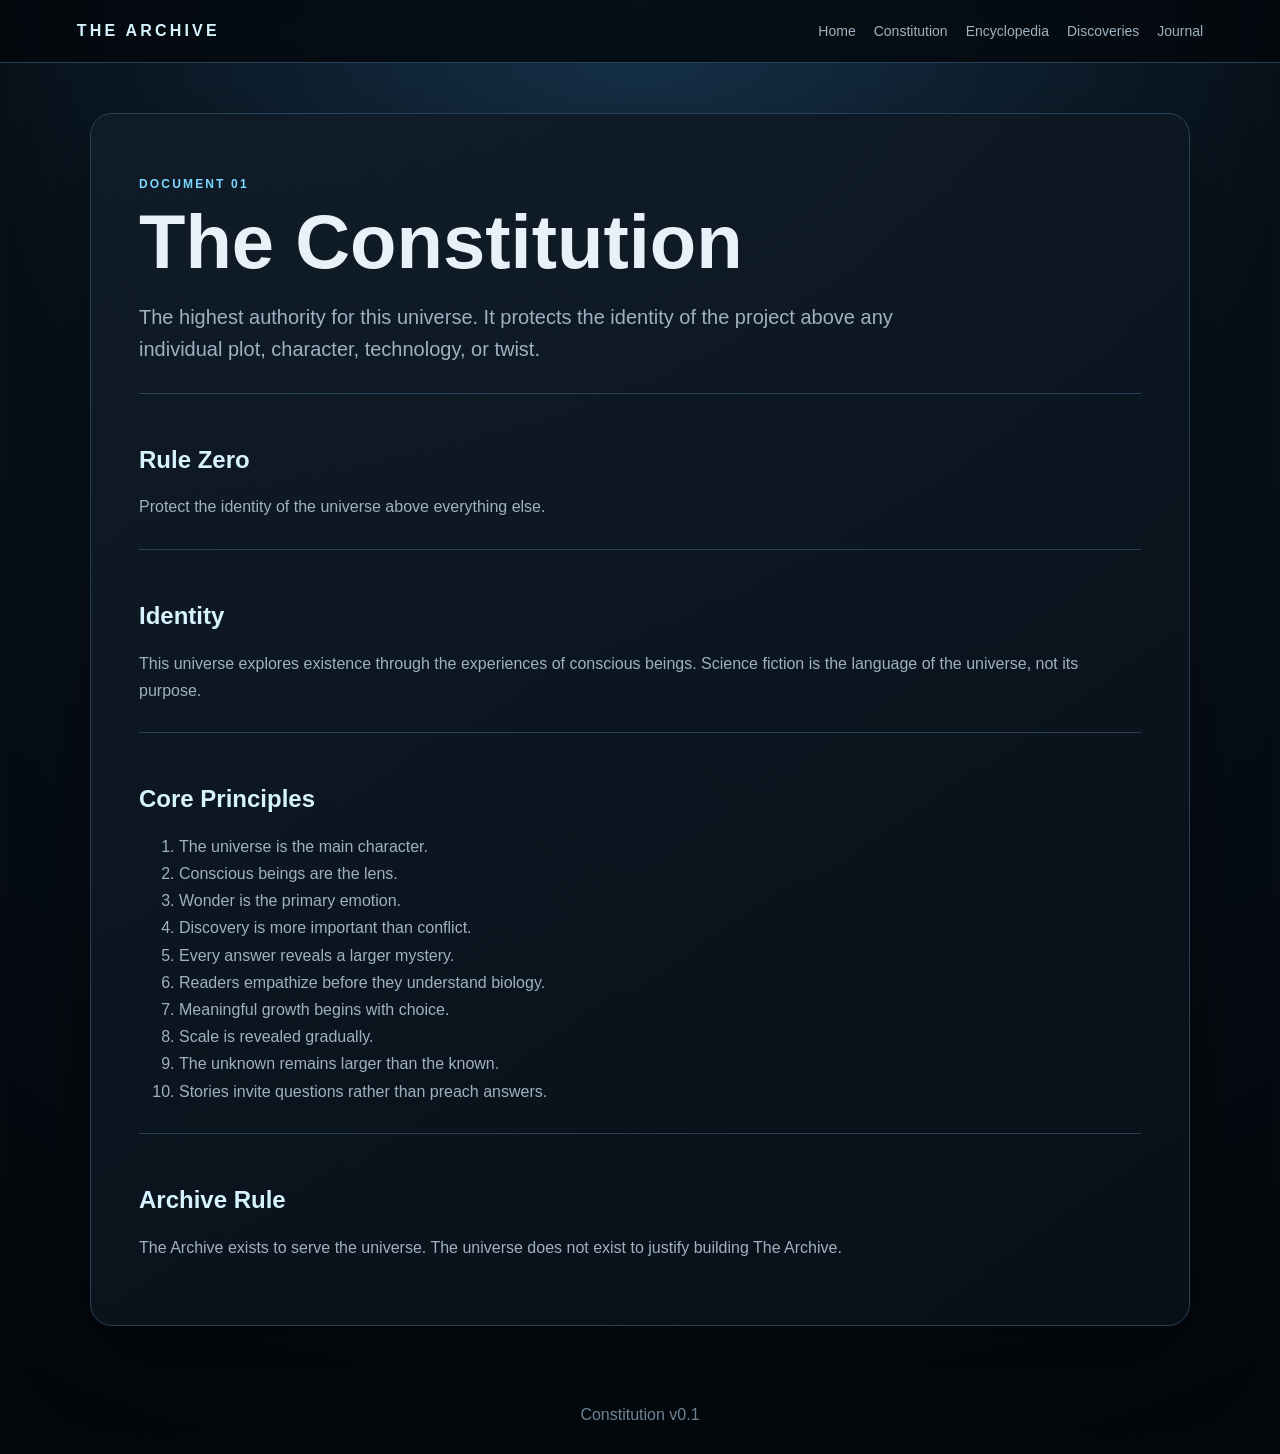
==== constitution.html @ b6f56db9 "Move website to repository root" ====
<!DOCTYPE html>
<html lang="en">
<head><meta charset="UTF-8"><meta name="viewport" content="width=device-width, initial-scale=1.0"><title>Constitution · The Archive</title><link rel="stylesheet" href="style.css"></head>
<body>
<header class="site-header"><div class="brand">THE ARCHIVE</div><nav><a href="index.html">Home</a><a href="constitution.html">Constitution</a><a href="encyclopedia.html">Encyclopedia</a><a href="discoveries.html">Discoveries</a><a href="journal.html">Journal</a></nav></header>
<main class="page"><p class="eyebrow">Document 01</p><h1>The Constitution</h1><p class="lead">The highest authority for this universe. It protects the identity of the project above any individual plot, character, technology, or twist.</p>
<section><h2>Rule Zero</h2><p>Protect the identity of the universe above everything else.</p></section>
<section><h2>Identity</h2><p>This universe explores existence through the experiences of conscious beings. Science fiction is the language of the universe, not its purpose.</p></section>
<section><h2>Core Principles</h2><ol><li>The universe is the main character.</li><li>Conscious beings are the lens.</li><li>Wonder is the primary emotion.</li><li>Discovery is more important than conflict.</li><li>Every answer reveals a larger mystery.</li><li>Readers empathize before they understand biology.</li><li>Meaningful growth begins with choice.</li><li>Scale is revealed gradually.</li><li>The unknown remains larger than the known.</li><li>Stories invite questions rather than preach answers.</li></ol></section>
<section><h2>Archive Rule</h2><p>The Archive exists to serve the universe. The universe does not exist to justify building The Archive.</p></section>
</main><footer>Constitution v0.1</footer></body></html>
---- style.css ----
:root{--bg:#071018;--panel:#101c28;--panel2:#132436;--text:#e8f1f7;--muted:#9fb1c1;--line:#274158;--accent:#7bd7ff;--accent2:#d6f3ff}*{box-sizing:border-box}body{margin:0;font-family:Arial,Helvetica,sans-serif;background:radial-gradient(circle at top,#16324a 0,#071018 42%,#03070b 100%);color:var(--text);min-height:100vh}.site-header{display:flex;justify-content:space-between;align-items:center;padding:22px 6vw;border-bottom:1px solid var(--line);background:rgba(3,7,11,.78);backdrop-filter:blur(10px);position:sticky;top:0}.brand{letter-spacing:.2em;font-weight:700;color:var(--accent2)}nav{display:flex;gap:18px;flex-wrap:wrap}nav a{color:var(--muted);text-decoration:none;font-size:14px}nav a:hover{color:var(--accent)}.hero{padding:7vw 6vw}.hero-card,.page{max-width:1100px;margin:auto;background:linear-gradient(145deg,rgba(16,28,40,.92),rgba(8,16,24,.92));border:1px solid var(--line);border-radius:22px;padding:48px;box-shadow:0 30px 80px rgba(0,0,0,.32)}.eyebrow{text-transform:uppercase;letter-spacing:.18em;color:var(--accent);font-size:12px;font-weight:700}h1{font-size:clamp(38px,6vw,76px);line-height:.95;margin:12px 0 22px}h2{color:var(--accent2);margin-top:34px}.mission,.lead{font-size:20px;line-height:1.6;color:var(--muted);max-width:820px}.grid{display:grid;grid-template-columns:repeat(4,1fr);gap:18px;margin-top:40px}.card{display:block;text-decoration:none;color:var(--text);background:var(--panel2);border:1px solid var(--line);border-radius:18px;padding:24px;min-height:220px}.card:hover{border-color:var(--accent);transform:translateY(-2px)}.card span{color:var(--accent);font-size:12px;font-weight:700}.card h2{margin:18px 0 10px}.card p,li,p{line-height:1.7;color:var(--muted)}.page{margin-top:50px;margin-bottom:50px}section{border-top:1px solid var(--line);margin-top:28px;padding-top:18px}.empty{padding:22px;border:1px dashed var(--line);border-radius:12px;color:var(--muted)}footer{text-align:center;color:#6f8496;padding:30px}@media(max-width:900px){.site-header{display:block}.brand{margin-bottom:14px}.grid{grid-template-columns:1fr}.hero-card,.page{padding:28px}}
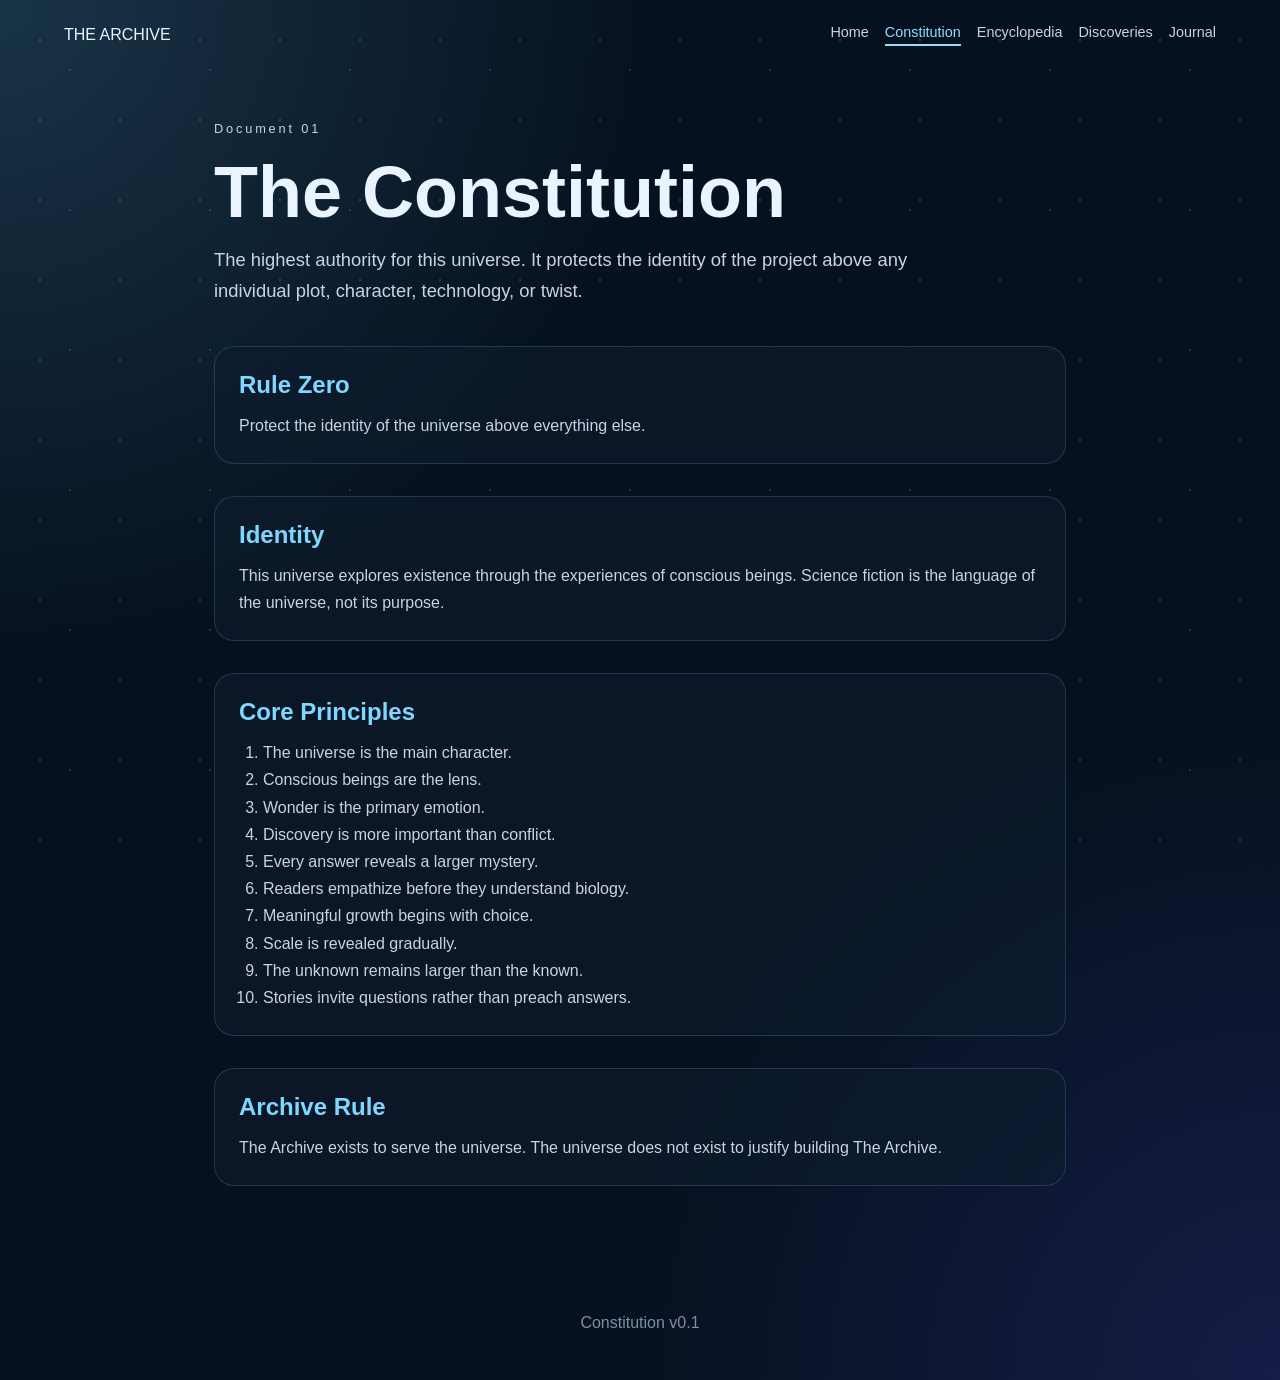
==== commit 74cfdb87: "git add . git commit -m "Reorganize structure and standardize archive pages"" ====
--- a/constitution.html
+++ b/constitution.html
@@ -1,11 +1,63 @@
 <!DOCTYPE html>
 <html lang="en">
-<head><meta charset="UTF-8"><meta name="viewport" content="width=device-width, initial-scale=1.0"><title>Constitution · The Archive</title><link rel="stylesheet" href="style.css"></head>
+<head>
+    <meta charset="UTF-8">
+    <meta name="viewport" content="width=device-width, initial-scale=1.0">
+    <title>Constitution · The Archive</title>
+    <link rel="stylesheet" href="css/style.css">
+</head>
 <body>
-<header class="site-header"><div class="brand">THE ARCHIVE</div><nav><a href="index.html">Home</a><a href="constitution.html">Constitution</a><a href="encyclopedia.html">Encyclopedia</a><a href="discoveries.html">Discoveries</a><a href="journal.html">Journal</a></nav></header>
-<main class="page"><p class="eyebrow">Document 01</p><h1>The Constitution</h1><p class="lead">The highest authority for this universe. It protects the identity of the project above any individual plot, character, technology, or twist.</p>
-<section><h2>Rule Zero</h2><p>Protect the identity of the universe above everything else.</p></section>
-<section><h2>Identity</h2><p>This universe explores existence through the experiences of conscious beings. Science fiction is the language of the universe, not its purpose.</p></section>
-<section><h2>Core Principles</h2><ol><li>The universe is the main character.</li><li>Conscious beings are the lens.</li><li>Wonder is the primary emotion.</li><li>Discovery is more important than conflict.</li><li>Every answer reveals a larger mystery.</li><li>Readers empathize before they understand biology.</li><li>Meaningful growth begins with choice.</li><li>Scale is revealed gradually.</li><li>The unknown remains larger than the known.</li><li>Stories invite questions rather than preach answers.</li></ol></section>
-<section><h2>Archive Rule</h2><p>The Archive exists to serve the universe. The universe does not exist to justify building The Archive.</p></section>
-</main><footer>Constitution v0.1</footer></body></html>
+    <div class="stars"></div>
+
+    <header class="site-header">
+        <div class="brand">THE ARCHIVE</div>
+
+        <nav>
+            <a href="index.html">Home</a>
+            <a href="constitution.html" class="active">Constitution</a>
+            <a href="encyclopedia.html">Encyclopedia</a>
+            <a href="discoveries.html">Discoveries</a>
+            <a href="journal.html">Journal</a>
+        </nav>
+    </header>
+
+    <main class="page">
+        <p class="eyebrow">Document 01</p>
+        <h1>The Constitution</h1>
+        <p class="lead">The highest authority for this universe. It protects the identity of the project above any individual plot, character, technology, or twist.</p>
+
+        <section>
+            <h2>Rule Zero</h2>
+            <p>Protect the identity of the universe above everything else.</p>
+        </section>
+
+        <section>
+            <h2>Identity</h2>
+            <p>This universe explores existence through the experiences of conscious beings. Science fiction is the language of the universe, not its purpose.</p>
+        </section>
+
+        <section>
+            <h2>Core Principles</h2>
+            <ol>
+                <li>The universe is the main character.</li>
+                <li>Conscious beings are the lens.</li>
+                <li>Wonder is the primary emotion.</li>
+                <li>Discovery is more important than conflict.</li>
+                <li>Every answer reveals a larger mystery.</li>
+                <li>Readers empathize before they understand biology.</li>
+                <li>Meaningful growth begins with choice.</li>
+                <li>Scale is revealed gradually.</li>
+                <li>The unknown remains larger than the known.</li>
+                <li>Stories invite questions rather than preach answers.</li>
+            </ol>
+        </section>
+
+        <section>
+            <h2>Archive Rule</h2>
+            <p>The Archive exists to serve the universe. The universe does not exist to justify building The Archive.</p>
+        </section>
+    </main>
+
+    <footer>Constitution v0.1</footer>
+</body>
+</html>
--- a/css/style.css
+++ b/css/style.css
@@ -0,0 +1,334 @@
+* {
+  box-sizing: border-box;
+  margin: 0;
+  padding: 0;
+}
+
+body {
+  min-height: 100vh;
+  font-family: Arial, Helvetica, sans-serif;
+  color: #eaf4ff;
+  background:
+    radial-gradient(circle at top left, rgba(111, 211, 255, 0.18), transparent 35%),
+    radial-gradient(circle at bottom right, rgba(93, 82, 255, 0.18), transparent 35%),
+    #06111f;
+  overflow-x: hidden;
+}
+
+.stars {
+  position: fixed;
+  inset: 0;
+  background-image:
+    radial-gradient(#ffffff 1px, transparent 1px),
+    radial-gradient(#7fd7ff 1px, transparent 1px);
+  background-size: 80px 80px, 140px 140px;
+  opacity: 0.16;
+  z-index: -1;
+}
+
+.site-header {
+  max-width: 1200px;
+  margin: 0 auto;
+  padding: 1.5rem;
+  display: flex;
+  justify-content: space-between;
+  align-items: center;
+}
+
+.brand {
+  display: flex;
+  gap: 1rem;
+  align-items: center;
+}
+
+.brand-mark {
+  color: #7fd7ff;
+  font-size: 2rem;
+}
+
+.brand h1 {
+  font-size: 1.2rem;
+  letter-spacing: 0.14em;
+  text-transform: uppercase;
+}
+
+.brand p {
+  color: #9fb3c8;
+  font-size: 0.85rem;
+}
+
+nav {
+  display: flex;
+  gap: 1rem;
+}
+
+nav a {
+  color: #c8d4e3;
+  text-decoration: none;
+  font-size: 0.9rem;
+}
+
+nav a:hover {
+  color: #7fd7ff;
+}
+
+main {
+  max-width: 1200px;
+  margin: 0 auto;
+  padding: 2rem 1.5rem;
+}
+
+.hero {
+  padding: 4rem 2rem;
+  border: 1px solid rgba(111, 211, 255, 0.2);
+  border-radius: 28px;
+  background: rgba(10, 24, 42, 0.75);
+  box-shadow: 0 0 60px rgba(111, 211, 255, 0.08);
+}
+
+.eyebrow {
+  color: #7fd7ff;
+  letter-spacing: 0.22em;
+  font-size: 0.8rem;
+  margin-bottom: 1rem;
+}
+
+.hero h2 {
+  font-size: clamp(2.5rem, 7vw, 5.5rem);
+  line-height: 1;
+  margin-bottom: 1rem;
+}
+
+.hero-text {
+  color: #b9c9d9;
+  max-width: 700px;
+  font-size: 1.1rem;
+  line-height: 1.7;
+}
+
+.search-box {
+  margin-top: 2rem;
+  display: flex;
+  max-width: 700px;
+  gap: 0.75rem;transition: all 0.25s ease;
+}
+
+.search-box input {
+  flex: 1;
+  padding: 1rem;
+  border-radius: 14px;
+  border: 1px solid rgba(111, 211, 255, 0.25);
+  background: rgba(255, 255, 255, 0.06);
+  color: white;
+  font-size: 1rem;
+}
+
+.search-box button {
+  padding: 1rem 1.4rem;
+  border: none;
+  border-radius: 14px;
+  background: #7fd7ff;
+  color: #06111f;
+  font-weight: 700;
+  cursor: pointer;
+}.search-box button:hover {
+  transform: translateY(-2px);
+  box-shadow: 0 0 20px rgba(127, 215, 255, 0.45);
+}
+
+.search-box button:active {
+  transform: translateY(0);
+}
+
+.search-results {
+  margin-top: 1rem;
+  color: #c8d4e3;
+}
+
+.quick-links {
+  margin-top: 2rem;
+  display: grid;
+  grid-template-columns: repeat(4, 1fr);
+  gap: 1.2rem;
+}
+
+.card,
+.panel {
+  border: 1px solid rgba(111, 211, 255, 0.18);
+  border-radius: 20px;
+  background: rgba(15, 28, 45, 0.75);
+}
+
+.card {
+  padding: 1.5rem;
+  text-decoration: none;
+  color: inherit;
+  transition: transform 0.2s ease, border-color 0.2s ease;
+}
+
+.card:hover {
+  transform: translateY(-8px) scale(1.02);
+  border-color: rgba(111, 211, 255, 0.75);
+  box-shadow:
+    0 0 18px rgba(127, 215, 255, 0.18),
+    0 12px 30px rgba(0, 0, 0, 0.35);
+}
+.card span {
+  color: #7fd7ff;
+  font-size: 0.8rem;
+  letter-spacing: 0.18em;
+}
+
+.card h3 {
+  margin: 0.8rem 0;
+}
+
+.card p {
+  color: #9fb3c8;
+  line-height: 1.5;
+}
+
+.dashboard {
+  margin-top: 2rem;
+  display: grid;
+  grid-template-columns: 1.2fr 1fr 1fr;
+  gap: 1.2rem;
+}
+
+.panel {
+  padding: 1.5rem;
+}
+
+.panel h2 {
+  color: #7fd7ff;
+  font-size: 0.8rem;
+  letter-spacing: 0.2em;
+  margin-bottom: 1.2rem;
+}
+
+.status-row,
+.list-item {
+  padding: 0.8rem 0;
+  border-bottom: 1px solid rgba(255, 255, 255, 0.06);
+}
+
+.status-row {
+  display: flex;
+  justify-content: space-between;
+}
+
+.status-row span,
+.list-item {
+  color: #c8d4e3;
+}
+
+.status-row strong {
+  color: white;
+}
+
+.success::before {
+  content: "✓ ";
+  color: #7fd7ff;
+  font-weight: bold;
+}
+
+footer {
+  text-align: center;
+  color: #7d90a5;
+  padding: 3rem 1rem;
+}
+
+@media (max-width: 900px) {
+  .site-header {
+    flex-direction: column;
+    gap: 1rem;
+    align-items: flex-start;
+  }
+
+  nav {
+    flex-wrap: wrap;
+  }
+
+  .quick-links,
+  .dashboard {
+    grid-template-columns: 1fr;
+  }
+
+  .search-box {
+    flex-direction: column;
+  }
+}@keyframes fadeUp {
+  from {
+    opacity: 0;
+    transform: translateY(18px);
+  }
+
+  to {
+    opacity: 1;
+    transform: translateY(0);
+  }
+}
+
+.hero,
+.quick-links,
+.dashboard {
+  animation: fadeUp 0.8s ease;
+}nav a.active {
+    color: #8fdfff;
+    border-bottom: 2px solid #8fdfff;
+    padding-bottom: 4px;
+}
+
+.page {
+    max-width: 900px;
+    margin: 0 auto;
+    padding: 3rem 1.5rem;
+}
+
+.page h1 {
+    font-size: clamp(2.5rem, 6vw, 4.5rem);
+    line-height: 1;
+    margin-bottom: 1rem;
+}
+
+.lead {
+    color: #b9c9d9;
+    font-size: 1.15rem;
+    line-height: 1.7;
+    max-width: 760px;
+    margin-bottom: 2.5rem;
+}
+
+.page section {
+    margin: 2rem 0;
+    padding: 1.5rem;
+    border: 1px solid rgba(111, 211, 255, 0.18);
+    border-radius: 20px;
+    background: rgba(15, 28, 45, 0.65);
+}
+
+.page h2 {
+    color: #7fd7ff;
+    margin-bottom: 0.8rem;
+}
+
+.page h3 {
+    margin-top: 1.2rem;
+    margin-bottom: 0.5rem;
+}
+
+.page p,
+.page li {
+    color: #c8d4e3;
+    line-height: 1.7;
+}
+
+.page ul,
+.page ol {
+    padding-left: 1.5rem;
+}
+
+.empty {
+    color: #7d90a5;
+    font-style: italic;
+}
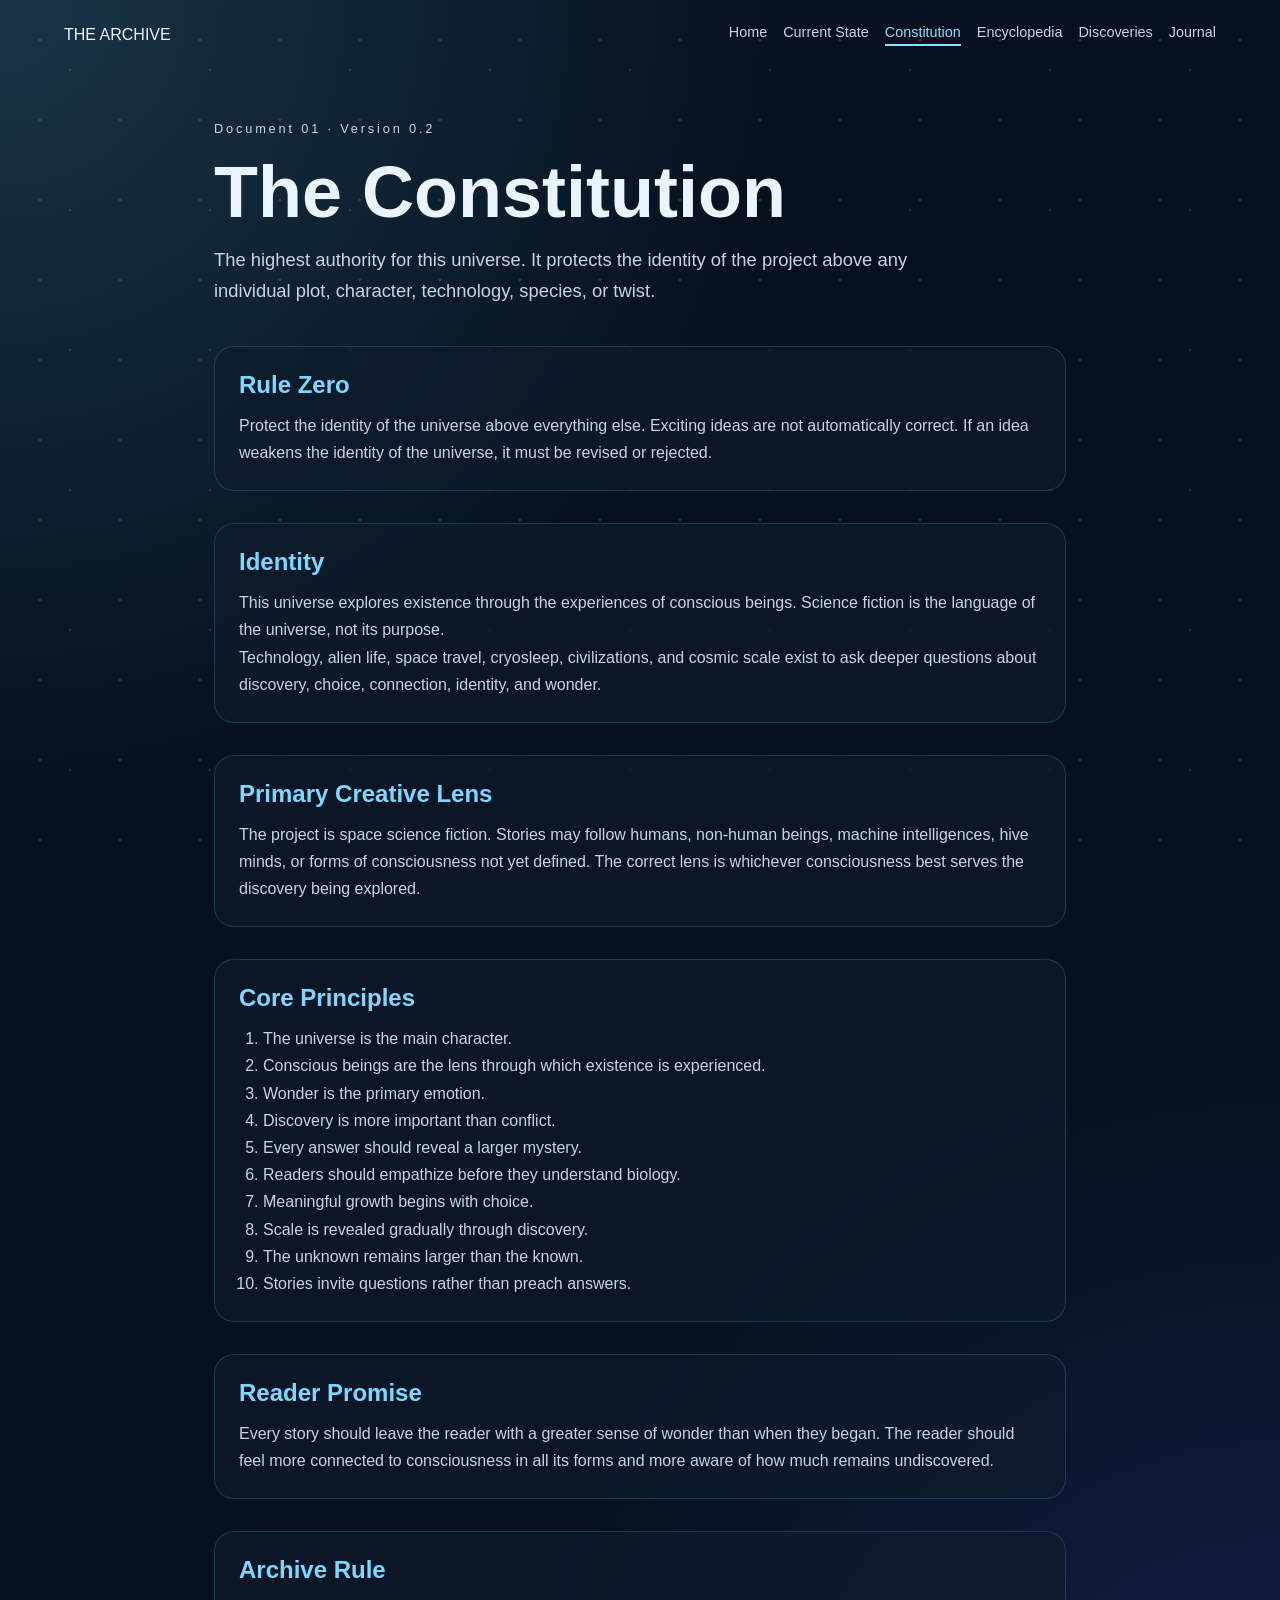
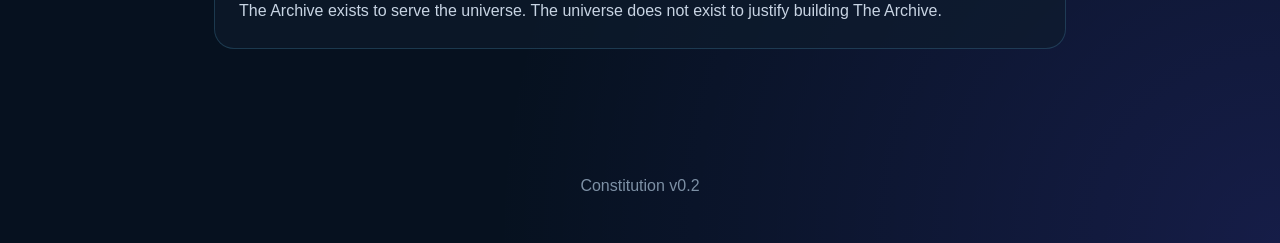
==== commit a6bd5787: "Update Constitution from foundation session" ====
--- a/constitution.html
+++ b/constitution.html
@@ -14,6 +14,7 @@
 
         <nav>
             <a href="index.html">Home</a>
+            <a href="current-state.html">Current State</a>
             <a href="constitution.html" class="active">Constitution</a>
             <a href="encyclopedia.html">Encyclopedia</a>
             <a href="discoveries.html">Discoveries</a>
@@ -22,34 +23,45 @@
     </header>
 
     <main class="page">
-        <p class="eyebrow">Document 01</p>
+        <p class="eyebrow">Document 01 · Version 0.2</p>
         <h1>The Constitution</h1>
-        <p class="lead">The highest authority for this universe. It protects the identity of the project above any individual plot, character, technology, or twist.</p>
+        <p class="lead">The highest authority for this universe. It protects the identity of the project above any individual plot, character, technology, species, or twist.</p>
 
         <section>
             <h2>Rule Zero</h2>
-            <p>Protect the identity of the universe above everything else.</p>
+            <p>Protect the identity of the universe above everything else. Exciting ideas are not automatically correct. If an idea weakens the identity of the universe, it must be revised or rejected.</p>
         </section>
 
         <section>
             <h2>Identity</h2>
             <p>This universe explores existence through the experiences of conscious beings. Science fiction is the language of the universe, not its purpose.</p>
+            <p>Technology, alien life, space travel, cryosleep, civilizations, and cosmic scale exist to ask deeper questions about discovery, choice, connection, identity, and wonder.</p>
+        </section>
+
+        <section>
+            <h2>Primary Creative Lens</h2>
+            <p>The project is space science fiction. Stories may follow humans, non-human beings, machine intelligences, hive minds, or forms of consciousness not yet defined. The correct lens is whichever consciousness best serves the discovery being explored.</p>
         </section>
 
         <section>
             <h2>Core Principles</h2>
             <ol>
                 <li>The universe is the main character.</li>
-                <li>Conscious beings are the lens.</li>
+                <li>Conscious beings are the lens through which existence is experienced.</li>
                 <li>Wonder is the primary emotion.</li>
                 <li>Discovery is more important than conflict.</li>
-                <li>Every answer reveals a larger mystery.</li>
-                <li>Readers empathize before they understand biology.</li>
+                <li>Every answer should reveal a larger mystery.</li>
+                <li>Readers should empathize before they understand biology.</li>
                 <li>Meaningful growth begins with choice.</li>
-                <li>Scale is revealed gradually.</li>
+                <li>Scale is revealed gradually through discovery.</li>
                 <li>The unknown remains larger than the known.</li>
                 <li>Stories invite questions rather than preach answers.</li>
             </ol>
+        </section>
+
+        <section>
+            <h2>Reader Promise</h2>
+            <p>Every story should leave the reader with a greater sense of wonder than when they began. The reader should feel more connected to consciousness in all its forms and more aware of how much remains undiscovered.</p>
         </section>
 
         <section>
@@ -58,6 +70,6 @@
         </section>
     </main>
 
-    <footer>Constitution v0.1</footer>
+    <footer>Constitution v0.2</footer>
 </body>
-</html>+</html>
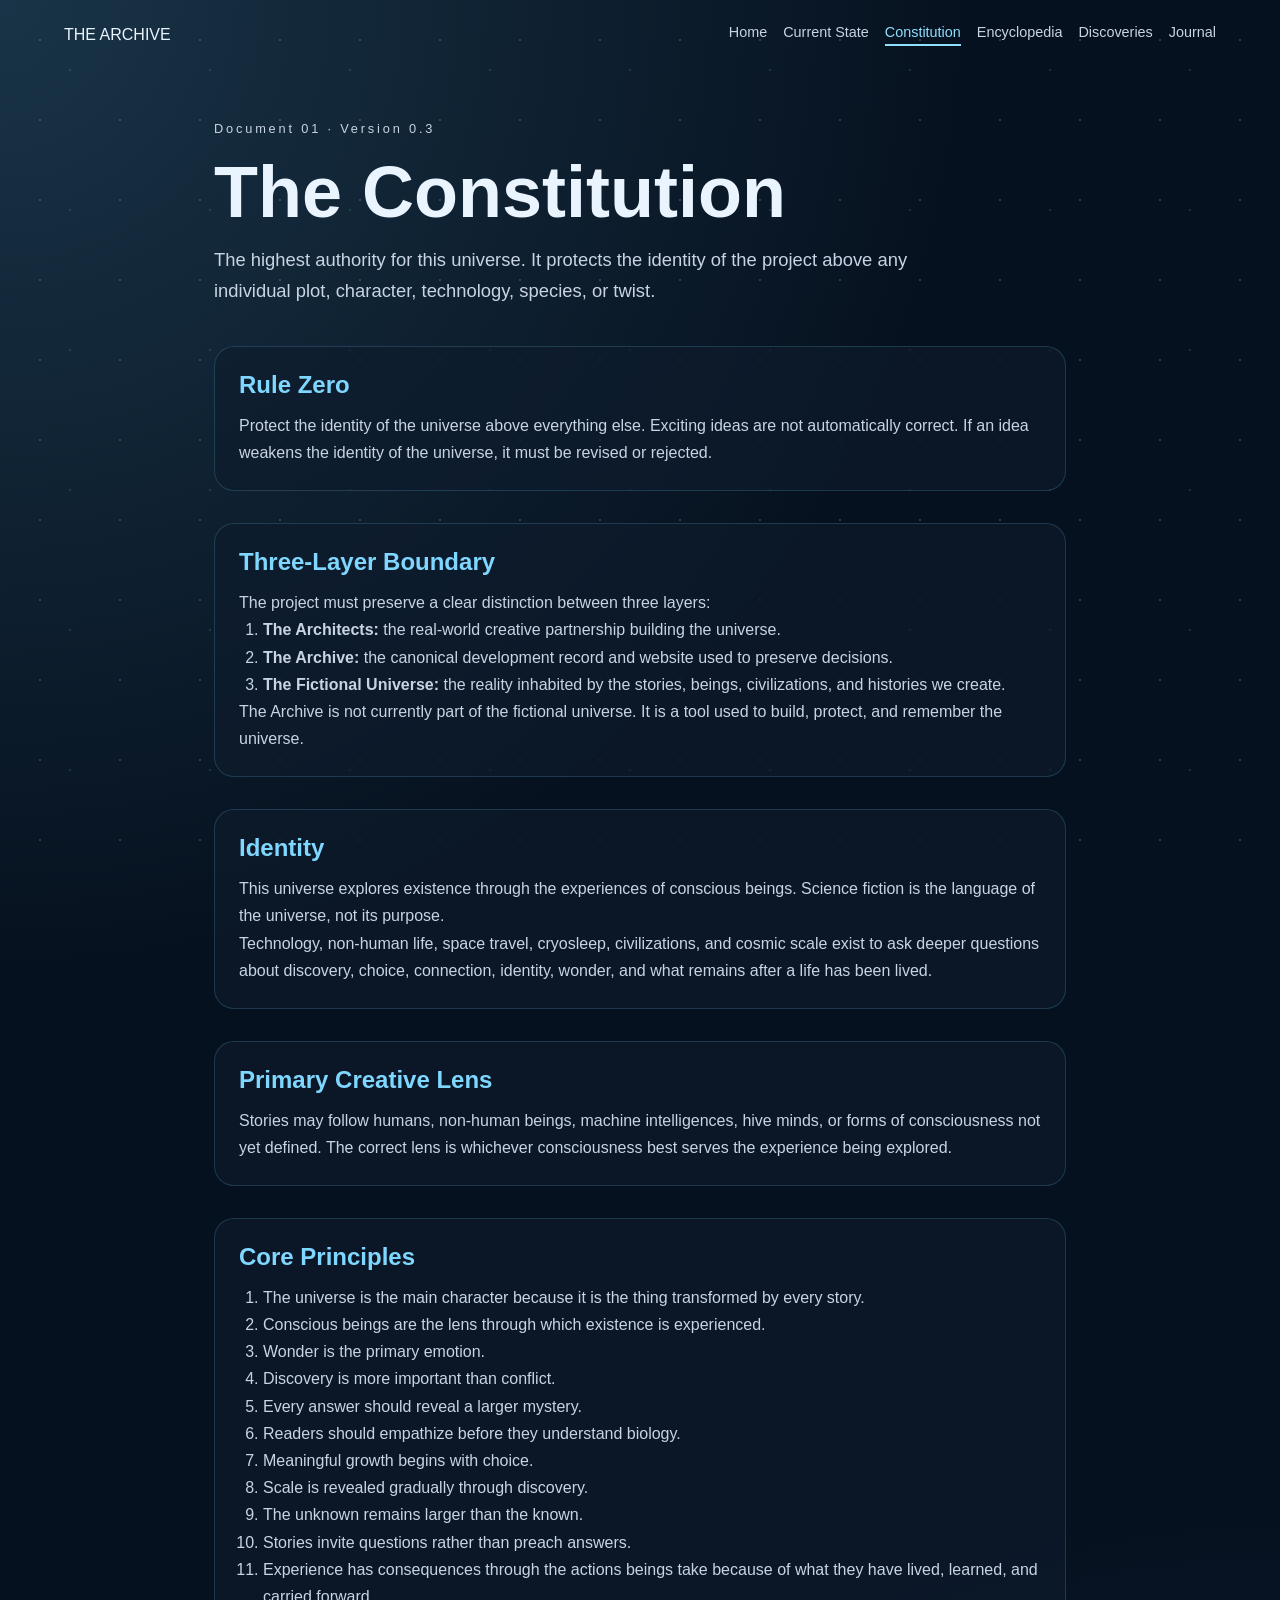
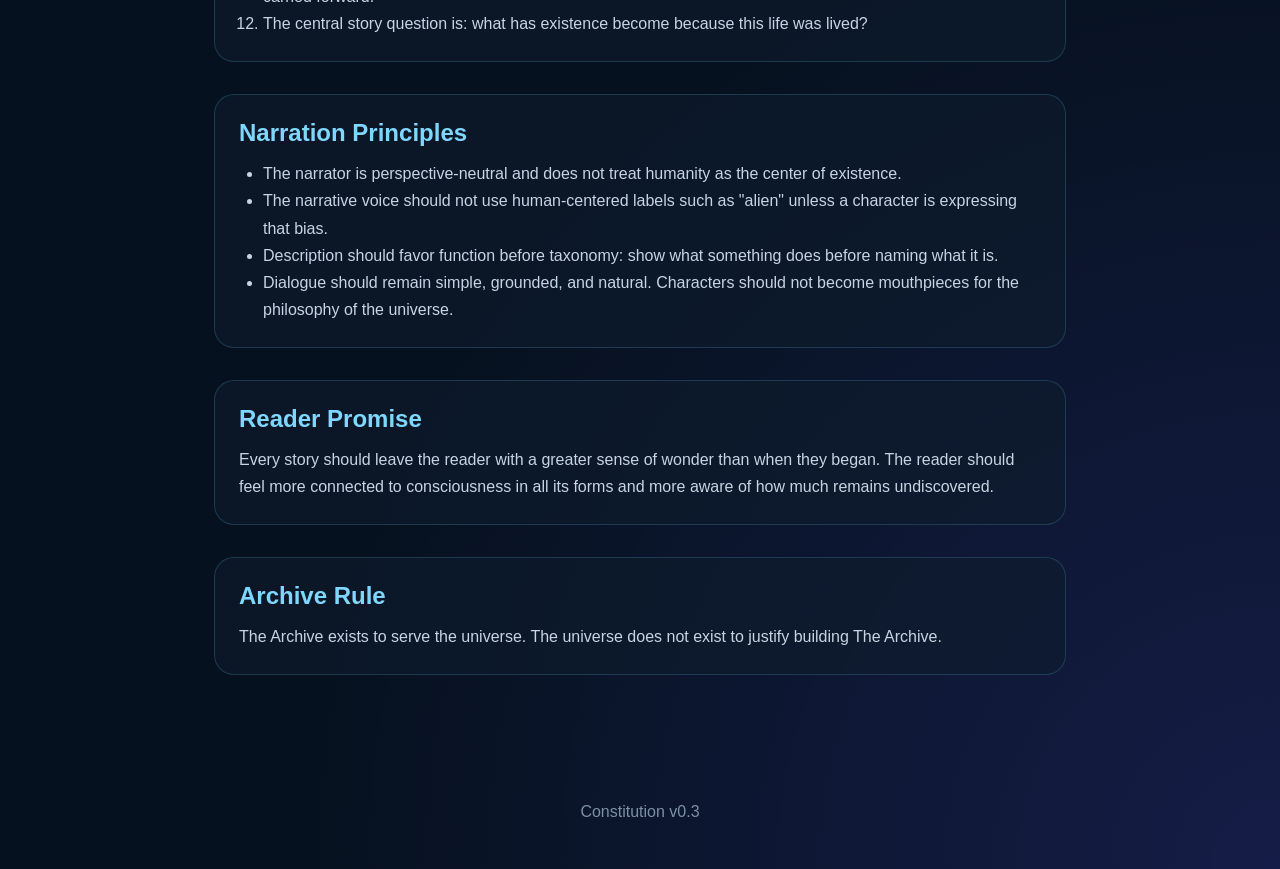
==== commit 8b5495a4: "Archive session 001 constitution updates" ====
--- a/constitution.html
+++ b/constitution.html
@@ -23,7 +23,7 @@
     </header>
 
     <main class="page">
-        <p class="eyebrow">Document 01 · Version 0.2</p>
+        <p class="eyebrow">Document 01 · Version 0.3</p>
         <h1>The Constitution</h1>
         <p class="lead">The highest authority for this universe. It protects the identity of the project above any individual plot, character, technology, species, or twist.</p>
 
@@ -33,20 +33,31 @@
         </section>
 
         <section>
+            <h2>Three-Layer Boundary</h2>
+            <p>The project must preserve a clear distinction between three layers:</p>
+            <ol>
+                <li><strong>The Architects:</strong> the real-world creative partnership building the universe.</li>
+                <li><strong>The Archive:</strong> the canonical development record and website used to preserve decisions.</li>
+                <li><strong>The Fictional Universe:</strong> the reality inhabited by the stories, beings, civilizations, and histories we create.</li>
+            </ol>
+            <p>The Archive is not currently part of the fictional universe. It is a tool used to build, protect, and remember the universe.</p>
+        </section>
+
+        <section>
             <h2>Identity</h2>
             <p>This universe explores existence through the experiences of conscious beings. Science fiction is the language of the universe, not its purpose.</p>
-            <p>Technology, alien life, space travel, cryosleep, civilizations, and cosmic scale exist to ask deeper questions about discovery, choice, connection, identity, and wonder.</p>
+            <p>Technology, non-human life, space travel, cryosleep, civilizations, and cosmic scale exist to ask deeper questions about discovery, choice, connection, identity, wonder, and what remains after a life has been lived.</p>
         </section>
 
         <section>
             <h2>Primary Creative Lens</h2>
-            <p>The project is space science fiction. Stories may follow humans, non-human beings, machine intelligences, hive minds, or forms of consciousness not yet defined. The correct lens is whichever consciousness best serves the discovery being explored.</p>
+            <p>Stories may follow humans, non-human beings, machine intelligences, hive minds, or forms of consciousness not yet defined. The correct lens is whichever consciousness best serves the experience being explored.</p>
         </section>
 
         <section>
             <h2>Core Principles</h2>
             <ol>
-                <li>The universe is the main character.</li>
+                <li>The universe is the main character because it is the thing transformed by every story.</li>
                 <li>Conscious beings are the lens through which existence is experienced.</li>
                 <li>Wonder is the primary emotion.</li>
                 <li>Discovery is more important than conflict.</li>
@@ -56,7 +67,19 @@
                 <li>Scale is revealed gradually through discovery.</li>
                 <li>The unknown remains larger than the known.</li>
                 <li>Stories invite questions rather than preach answers.</li>
+                <li>Experience has consequences through the actions beings take because of what they have lived, learned, and carried forward.</li>
+                <li>The central story question is: what has existence become because this life was lived?</li>
             </ol>
+        </section>
+
+        <section>
+            <h2>Narration Principles</h2>
+            <ul>
+                <li>The narrator is perspective-neutral and does not treat humanity as the center of existence.</li>
+                <li>The narrative voice should not use human-centered labels such as "alien" unless a character is expressing that bias.</li>
+                <li>Description should favor function before taxonomy: show what something does before naming what it is.</li>
+                <li>Dialogue should remain simple, grounded, and natural. Characters should not become mouthpieces for the philosophy of the universe.</li>
+            </ul>
         </section>
 
         <section>
@@ -70,6 +93,6 @@
         </section>
     </main>
 
-    <footer>Constitution v0.2</footer>
+    <footer>Constitution v0.3</footer>
 </body>
-</html>
+</html>
